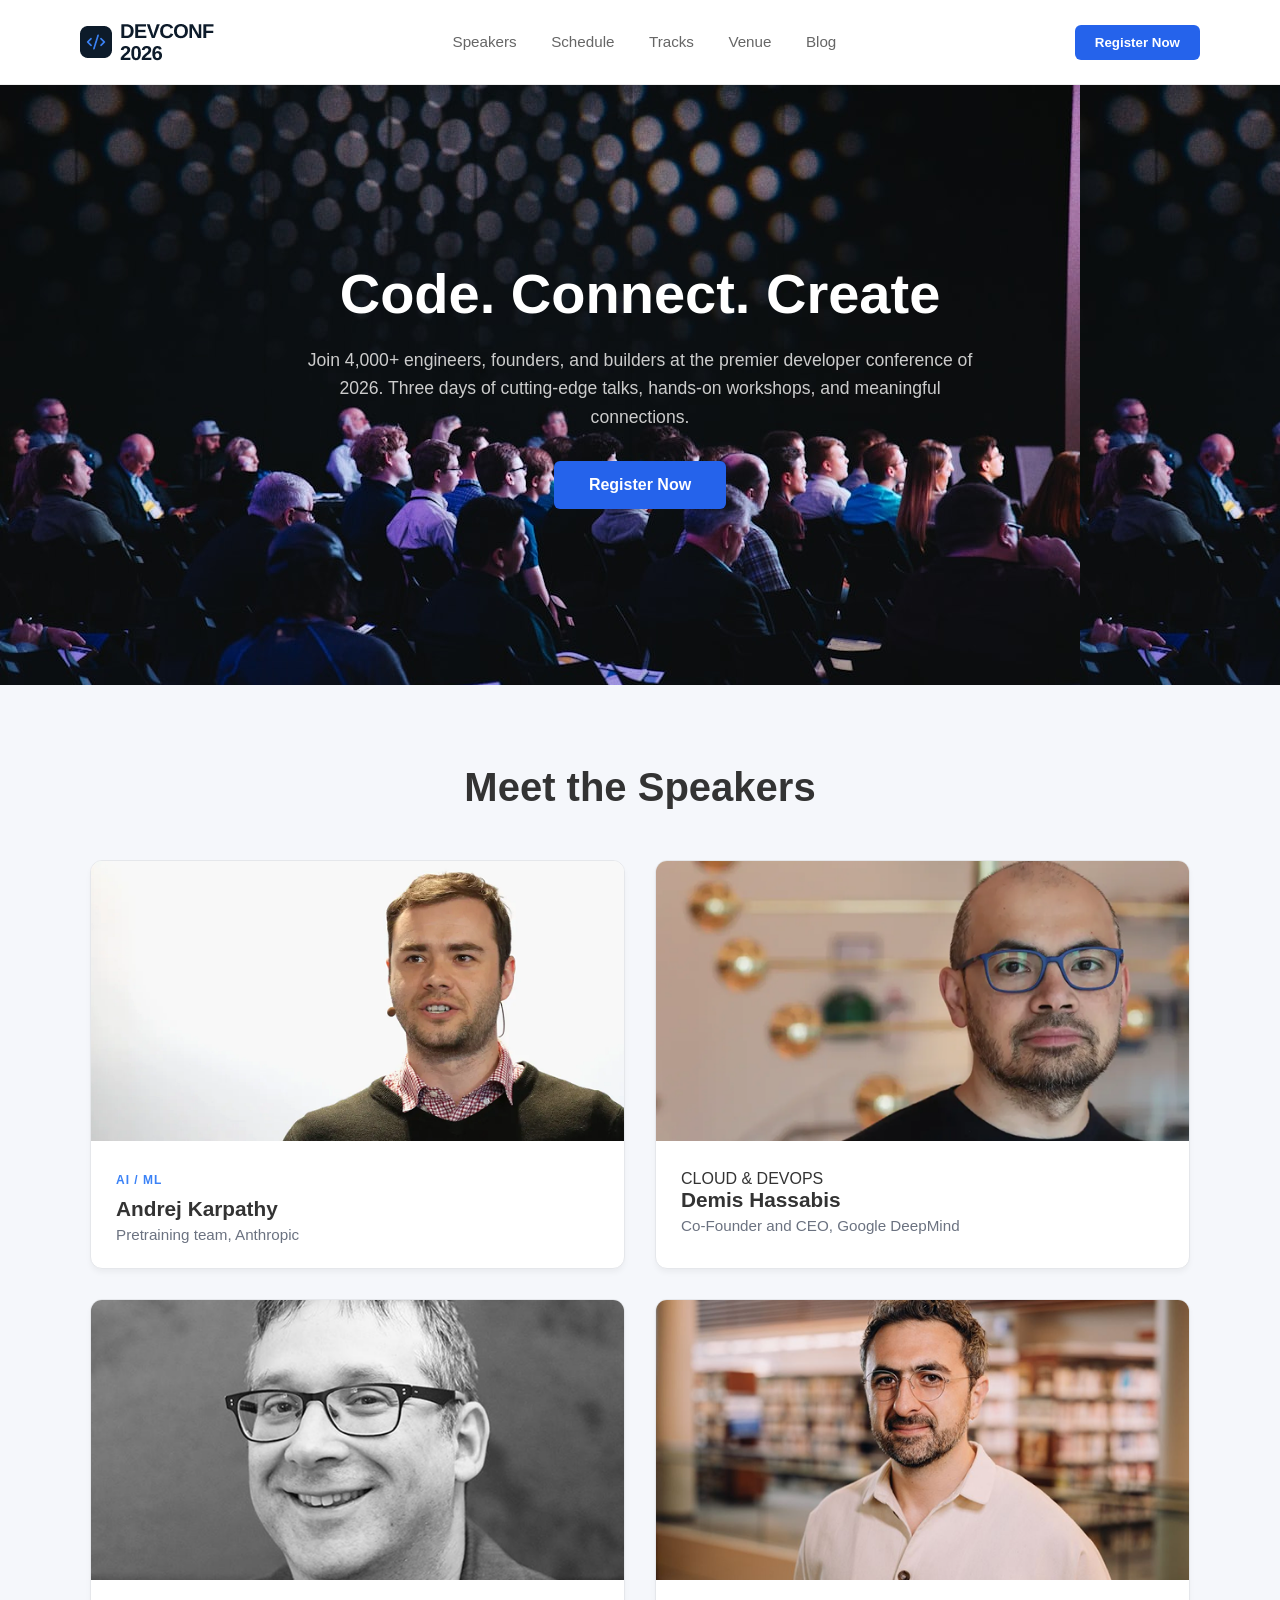
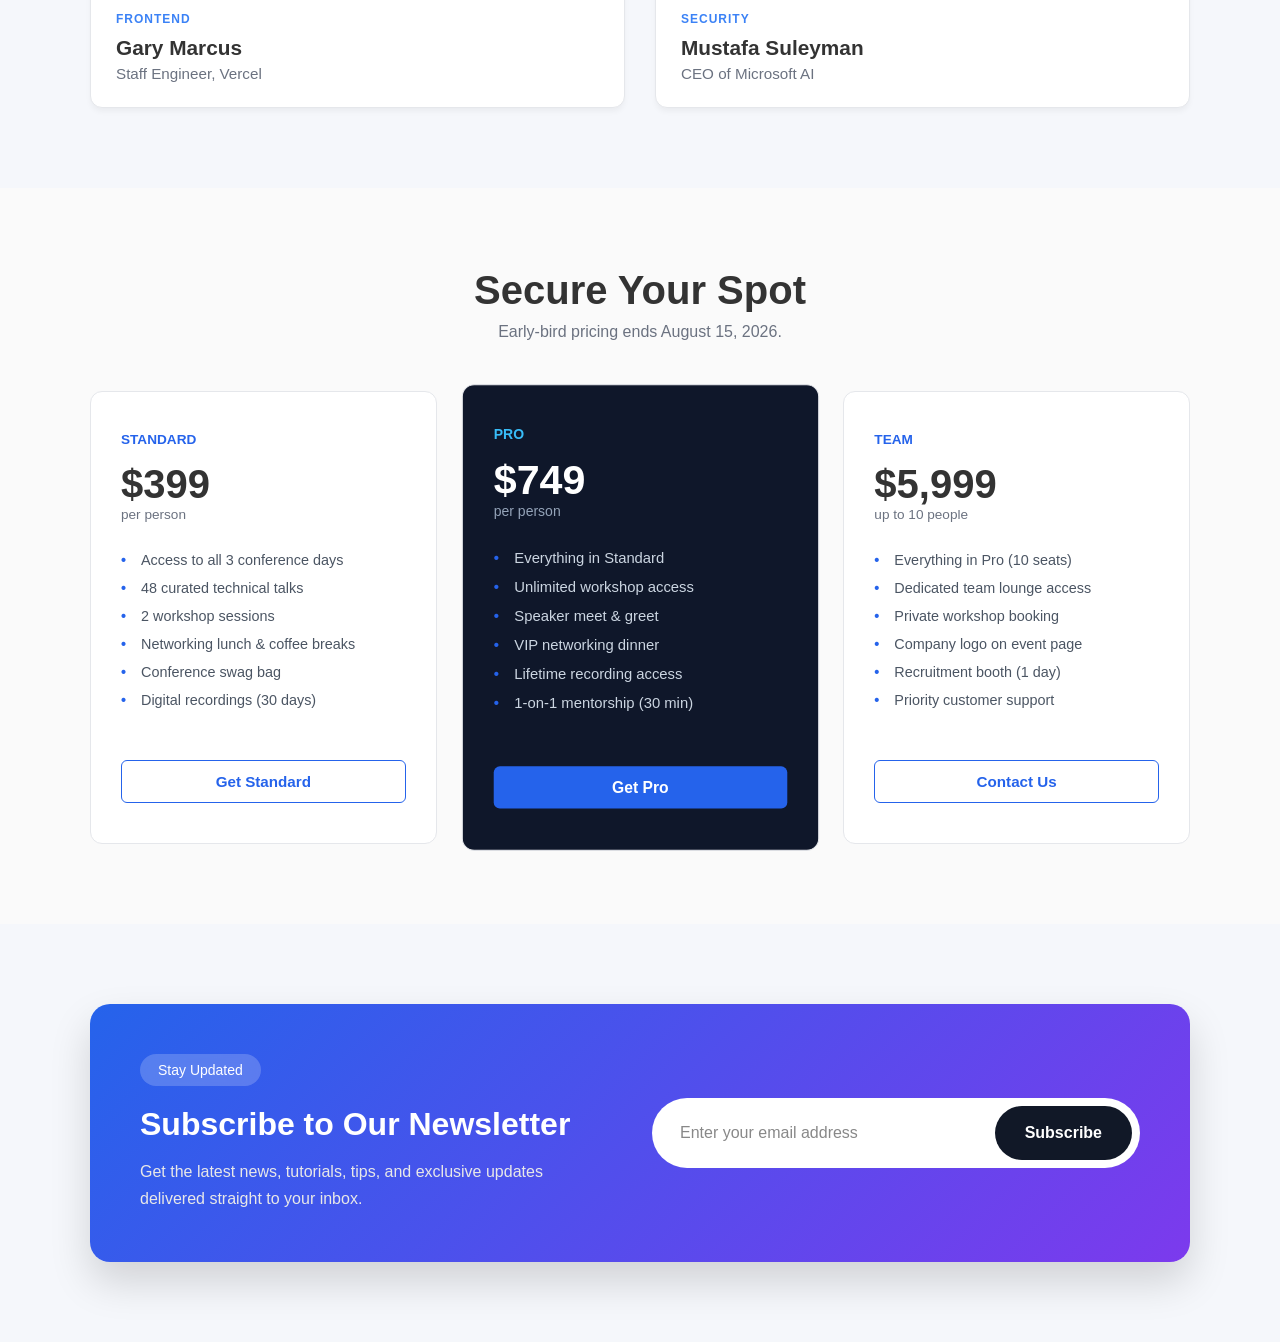
==== index.html @ cf35aaa3 "fast-assintment" ====
<!DOCTYPE html>
<html lang="bn">
<head>
    <meta charset="UTF-8">
    <meta name="viewport" content="width=device-width, initial-scale=1.0">
    <title>Devoloper confarance 2026</title>
    <link rel="stylesheet" href="style.css">
</head>
<body>
    <header class="header">
        <div class="logo">
            <img src="./assets/logo.png" alt="">
        </div>
        <nav class="navbar">
            <a href="#">Speakers</a>
            <a href="#">Schedule</a>
            <a href="#">Tracks</a>
            <a href="#">Venue</a>
            <a href="#">Blog</a>
        </nav>
        <button class="button-register">Register Now</button>
    </header>

    <main>
        <section class="hero-section">
            <div class="hero-content">
                <h1>Code. Connect. Create</h1>
                <p>Join 4,000+ engineers, founders, and builders at the premier developer conference of 2026. Three days of cutting-edge talks, hands-on workshops, and meaningful connections.</p>
                <button class="button-hero-register">Register Now</button>
            </div>
        </section>
        <section class="speakers-section">
            <h2>Meet the Speakers</h2>
            <div class="speakers-grid">
                <div class="speaker-card">
                    <img src="./assets/andrej.png" alt="">
                    <div class="card-info">
                        <span class="track ai">AI / ML</span>
                        <h3>Andrej Karpathy</h3>
                        <p>Pretraining team, Anthropic</p>
                    </div>
                </div>
                <div class="speaker-card">
                    <img src="./assets/demis.png" alt="">
                    <div class="card-info">
                        <span class="track.devops">CLOUD & DEVOPS</span>
                        <h3>Demis Hassabis</h3>
                        <p>Co-Founder and CEO, Google DeepMind</p>
                    </div>
                </div>
                <div class="speaker-card">
                    <img src="./assets/gary.png" alt="">
                    <div class="card-info">
                        <span class="track frontend">FRONTEND</span>
                        <h3>Gary Marcus</h3>
                        <p>Staff Engineer, Vercel</p>
                    </div>
                </div>
                <div class="speaker-card">
                    <img src="./assets/mustafa.png" alt="">
                    <div class="card-info">
                        <span class="track security">SECURITY</span>
                        <h3>Mustafa Suleyman</h3>
                        <p>CEO of Microsoft AI</p>
                    </div>
                </div>
            </div>
        </section>
        <section class="pricing-section">
            <h2>Secure Your Spot</h2>
            <p class="sub-title">Early-bird pricing ends August 15, 2026.</p>
            
            <div class="pricing-grid">
                <div class="pricing-card">
                    <span class="plan-name">STANDARD</span>
                    <div class="price">$399</div>
                    <span class="per-person">per person</span>
                    <ul>
                        <li>Access to all 3 conference days</li>
                        <li>48 curated technical talks</li>
                        <li>2 workshop sessions</li>
                        <li>Networking lunch & coffee breaks</li>
                        <li>Conference swag bag</li>
                        <li>Digital recordings (30 days)</li>
                    </ul>
                    <button class="btn-plan outline">Get Standard</button>
                </div>
                <div class="pricing-card featured">
                    <span class="plan-name">PRO</span>
                    <div class="price">$749</div>
                    <span class="per-person">per person</span>
                    <ul>
                        <li>Everything in Standard</li>
                        <li>Unlimited workshop access</li>
                        <li>Speaker meet & greet</li>
                        <li>VIP networking dinner</li>
                        <li>Lifetime recording access</li>
                        <li>1-on-1 mentorship (30 min)</li>
                    </ul>
                    <button class="btn-plan solid">Get Pro</button>
                </div>

            
                <div class="pricing-card">
                    <span class="plan-name">TEAM</span>
                    <div class="price">$5,999</div>
                    <span class="per-person">up to 10 people</span>
                    <ul>
                        <li>Everything in Pro (10 seats)</li>
                        <li>Dedicated team lounge access</li>
                        <li>Private workshop booking</li>
                        <li>Company logo on event page</li>
                        <li>Recruitment booth (1 day)</li>
                        <li>Priority customer support</li>
                    </ul>
                    <button class="btn-plan outline">Contact Us</button>
                </div>
            </div>
        </section>

        <section class="newsletter">
    <div class="newsletter-container">

        <div class="newsletter-content">
            <span class="newsletter-tag">Stay Updated</span>

            <h2>Subscribe to Our Newsletter</h2>

            <p>
                Get the latest news, tutorials, tips, and exclusive updates
                delivered straight to your inbox.
            </p>
        </div>

        <form class="newsletter-form">
            <input
                type="email"
                placeholder="Enter your email address"
                required
            />

            <button type="submit">
                Subscribe
            </button>
        </form>

    </div>
</section>

<footer>
    
</footer>
</body>
</html>
---- style.css ----
*{
    margin: 0;
    padding: 0;
    box-sizing: border-box;
    font-family: 
}

body {
    background-color: #ffffff;
    color: #333;
}


.header {
    display: flex;
    justify-content: space-between;
    align-items: center;
    padding: 20px 80px;
    background-color: #ffffff;
    border-bottom: 1px solid #f0f0f0;
}

.logo {
    font-weight: bold;
    font-size: 1.2rem;
    display: flex;
    align-items: center;
    gap: 5px;
}

.logo span {
    color: #2563eb;
}

.navbar a {
    text-decoration: none;
    color: #666;
    margin: 0 15px;
    font-size: 0.95rem;
    transition: color 0.3s;
}

.navbar a:hover{
    color: #2563eb;
}

.button-register {
    background-color: #2563eb;
    color: white;
    border: none;
    padding: 10px 20px;
    border-radius: 6px;
    cursor: pointer;
    font-weight: 600;
}


.hero-section {
    background-image: url(./assets/banner.jpg);
    height: 600px;
    display: flex;
    align-items: center;
    justify-content: center;
    text-align: center;
    color: white;
    padding: 0 20px;
}

.hero-content h1 {
    font-size: 3.5rem;
    margin-bottom: 20px;
    font-weight: 800;
}

.hero-content h1 em {
    font-style: italic;
    font-weight: 400;
}

.hero-content p {
    max-width: 700px;
    margin: 0 auto 30px auto;
    font-size: 1.1rem;
    line-height: 1.6;
    color: #cccccc;
}

.button-hero-register {
    background-color: #2563eb;
    color: white;
    border: none;
    padding: 15px 35px;
    font-size: 1rem;
    border-radius: 6px;
    cursor: pointer;
    font-weight: bold;
}


.speakers-section {
    padding: 80px 80px;
    text-align: center;
}

.speakers-section h2 {
    font-size: 2.5rem;
    margin-bottom: 50px;
}

.speakers-grid {
    display: grid;
    grid-template-columns: repeat(2, 1fr);
    gap: 30px;
    max-width: 1100px;
    margin: 0 auto;
}

.speaker-card {
    background: #ffffff;
    border: 1px solid #e5e7eb;
    border-radius: 12px;
    overflow: hidden;
    text-align: left;
    box-shadow: 0 4px 6px -1px rgba(0, 0, 0, 0.05);
}

.speaker-card img {
    width: 100%;
    height: 280px;
    object-fit: cover;
}

.card-info {
    padding: 25px;
}

.track {
    font-size: 0.75rem;
    font-weight: bold;
    letter-spacing: 1px;
    display: inline-block;
    margin-bottom: 10px;
}

.track.ai { color: #3b82f6; }
.track.devops { color:  #3b82f6:}
.track.frontend { color:#3b82f6; }
.track.security { color: #3b82f6; }

.card-info h3 {
    font-size: 1.3rem;
    margin-bottom: 5px;
}

.card-info p {
    color: #6b7280;
    font-size: 0.95rem;
}



.pricing-section {
    padding: 80px 80px;
    background-color: #fafafa;
    text-align: center;
}

.pricing-section h2 {
    font-size: 2.5rem;
    margin-bottom: 10px;
}

.sub-title {
    color: #6b7280;
    margin-bottom: 50px;
}

.pricing-grid {
    display: grid;
    grid-template-columns: repeat(3, 1fr);
    gap: 30px;
    max-width: 1100px;
    margin: 0 auto;
}

.pricing-card {
    background: #ffffff;
    border: 1px solid #e5e7eb;
    border-radius: 12px;
    padding: 40px 30px;
    text-align: left;
    display: flex;
    flex-direction: column;
}

.pricing-card.featured {
    background-color: #0f172a;
    color: white;
    transform: scale(1.03);
}

.plan-name {
    font-size: 0.85rem;
    font-weight: bold;
    color: #2563eb;
    margin-bottom: 15px;
}

.pricing-card.featured .plan-name {
    color: #38bdf8;
}

.price {
    font-size: 2.5rem;
    font-weight: bold;
}

.per-person {
    font-size: 0.85rem;
    color: #6b7280;
    margin-bottom: 30px;
}

.pricing-card.featured .per-person {
    color: #94a3b8;
}

.pricing-card ul {
    list-style: none;
    margin-bottom: 40px;
    flex-grow: 1;
}

.pricing-card ul li {
    margin-bottom: 12px;
    font-size: 0.9rem;
    color: #4b5563;
    position: relative;
    padding-left: 20px;
}

.pricing-card.featured ul li {
    color: #cbd5e1;
}

.pricing-card ul li::before {
    content: "•";
    color: #2563eb;
    font-weight: bold;
    position: absolute;
    left: 0;
}

.btn-plan {
    width: 100%;
    padding: 12px;
    border-radius: 6px;
    font-weight: bold;
    cursor: pointer;
    font-size: 0.95rem;
}

.btn-plan.outline {
    background: transparent;
    border: 1px solid #2563eb;
    color: #2563eb;
}

.btn-plan.solid {
    background: #2563eb;
    border: none;
    color: white;
}


/* Google Font */
@import url('https://fonts.googleapis.com/css2?family=Poppins:wght@300;400;500;600;700&display=swap');

*{
    margin:0;
    padding:0;
    box-sizing:border-box;
}

body{
    font-family:'Poppins',sans-serif;
    background:#f5f7fb;
}

/* Newsletter Section */

.newsletter{
    padding:80px 20px;
}

.newsletter-container{
    max-width:1100px;
    margin:auto;
    background:linear-gradient(135deg,#2563eb,#7c3aed);
    color:#fff;
    border-radius:20px;
    padding:50px;
    display:flex;
    justify-content:space-between;
    align-items:center;
    gap:40px;
    flex-wrap:wrap;
    box-shadow:0 20px 40px rgba(0,0,0,.15);
}

.newsletter-content{
    flex:1;
    min-width:280px;
}

.newsletter-tag{
    display:inline-block;
    background:rgba(255,255,255,.2);
    padding:8px 18px;
    border-radius:30px;
    font-size:14px;
    margin-bottom:20px;
    backdrop-filter:blur(8px);
}

.newsletter-content h2{
    font-size:2rem;
    margin-bottom:15px;
    font-weight:700;
}

.newsletter-content p{
    color:#e8e8e8;
    line-height:1.7;
    max-width:500px;
}

.newsletter-form{
    flex:1;
    min-width:320px;
    display:flex;
    background:#fff;
    padding:8px;
    border-radius:60px;
    gap:10px;
}

.newsletter-form input{
    flex:1;
    border:none;
    outline:none;
    padding:18px 20px;
    font-size:16px;
    border-radius:50px;
}

.newsletter-form button{
    border:none;
    background:#111827;
    color:#fff;
    padding:18px 30px;
    border-radius:50px;
    cursor:pointer;
    font-size:16px;
    font-weight:600;
    transition:.3s;
}

.newsletter-form button:hover{
    background:#000;
    transform:translateY(-2px);
}

.newsletter-form input::placeholder{
    color:#888;
}

/* Responsive */

@media(max-width:768px){

    .newsletter-container{
        padding:40px 25px;
        text-align:center;
    }

    .newsletter-content p{
        margin:auto;
    }

    .newsletter-form{
        flex-direction:column;
        background:transparent;
        padding:0;
    }

    .newsletter-form input{
        width:100%;
        border-radius:12px;
    }

    .newsletter-form button{
        width:100%;
        border-radius:12px;
    }
}
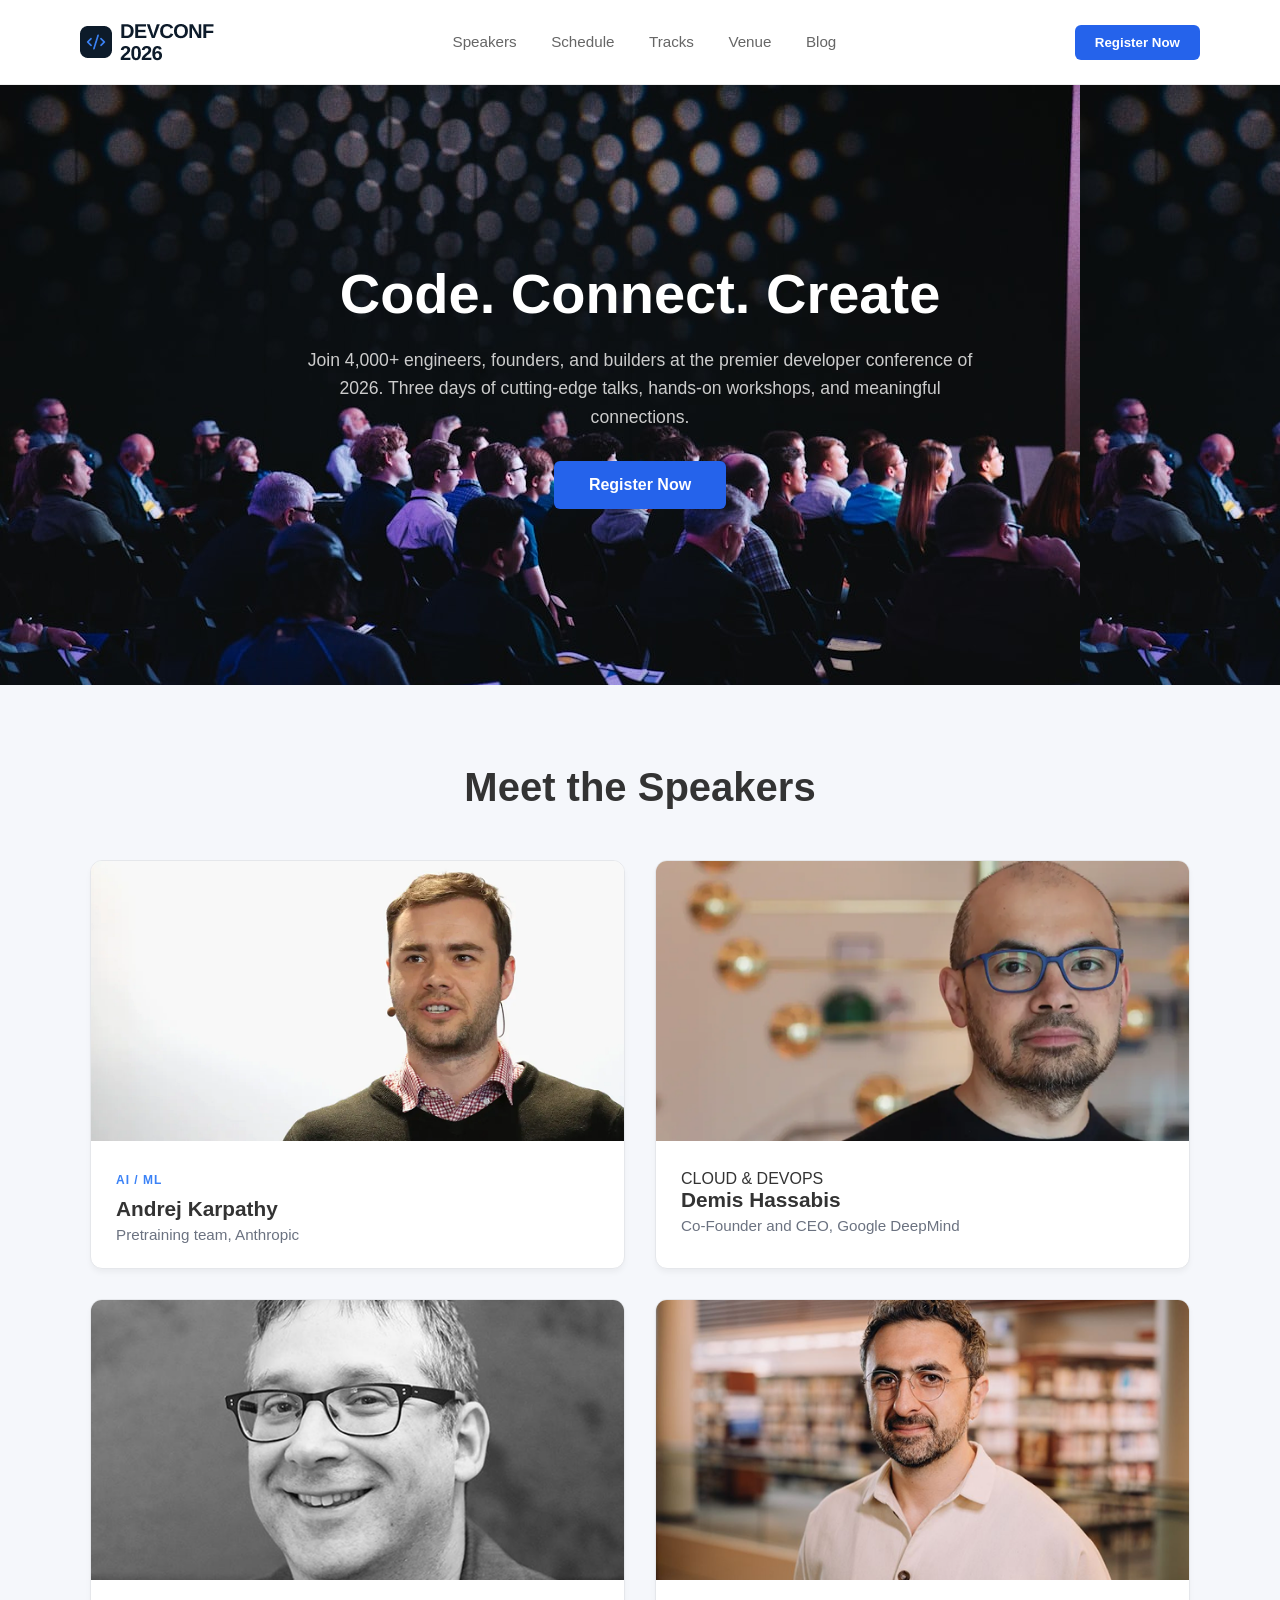
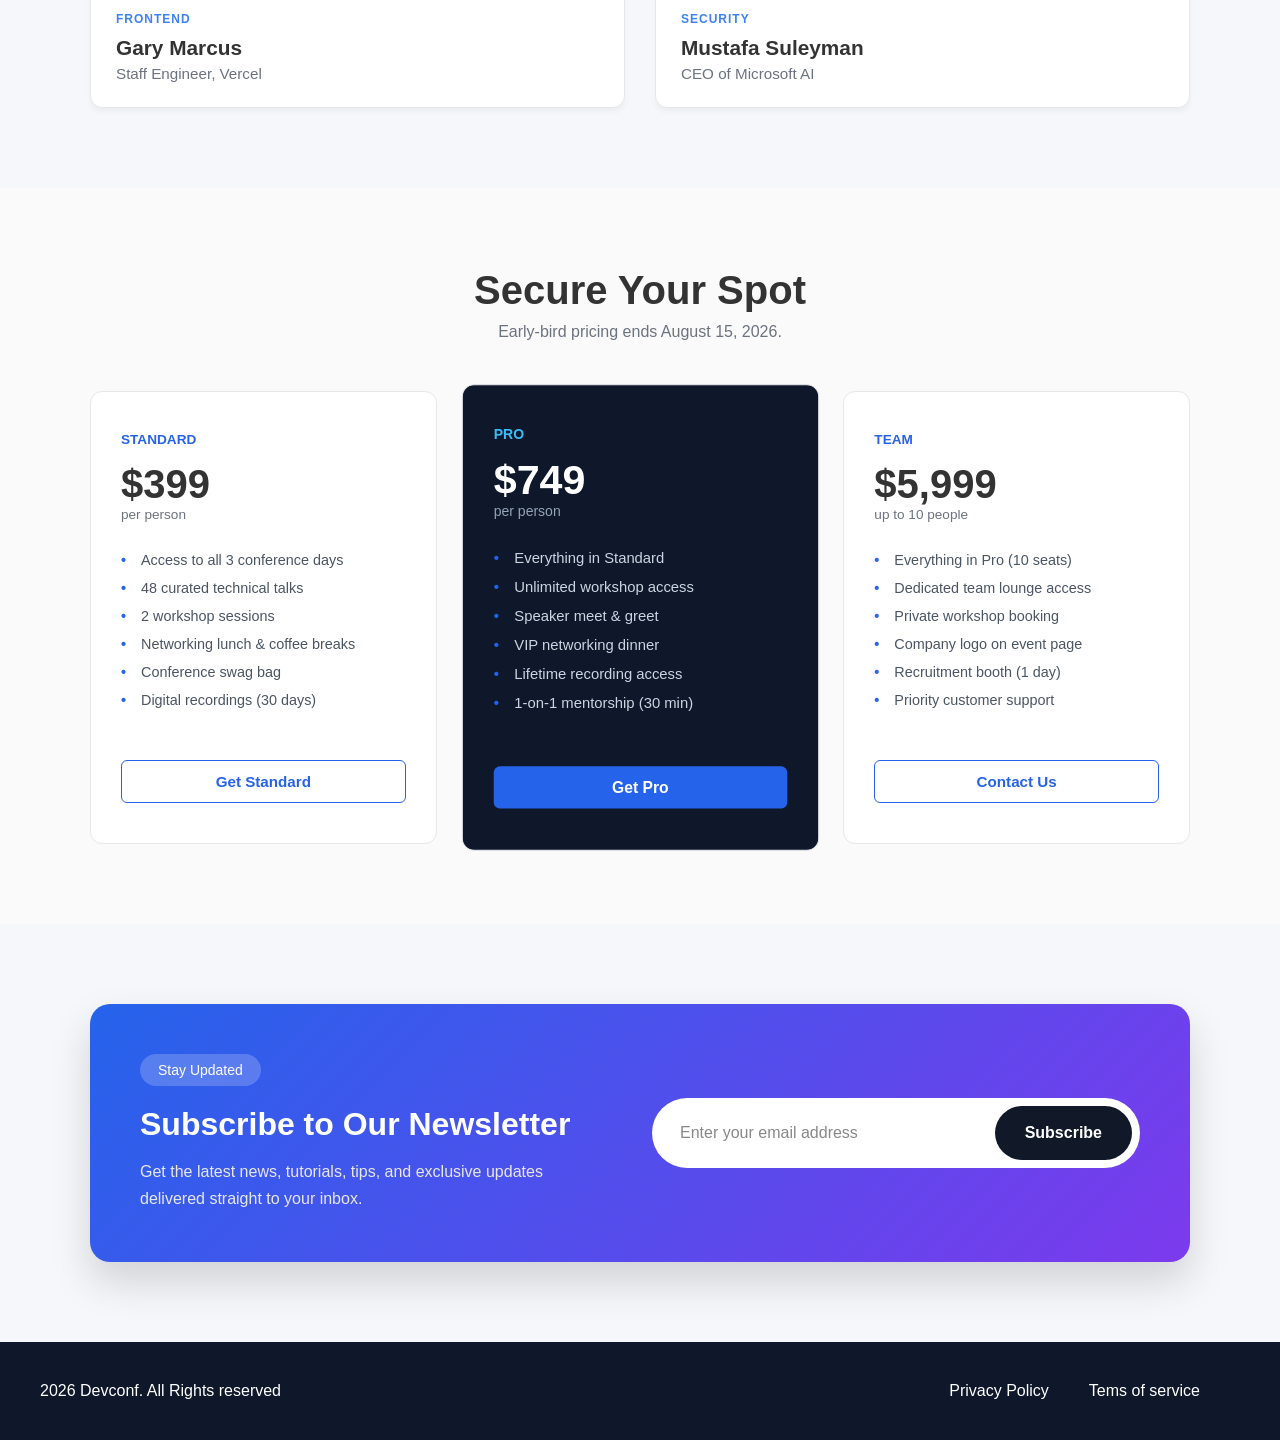
==== commit 2ecf0de5: "again" ====
--- a/index.html
+++ b/index.html
@@ -148,7 +148,15 @@
 </section>
 
 <footer>
-    
+    <div>
+        <p>2026 Devconf. All Rights reserved</p>
+    </div>
+    <div>
+        <ul>
+            <li>Privacy Policy</li>
+            <li>Tems of service</li>
+        </ul>
+    </div>
 </footer>
 </body>
 </html>
--- a/style.css
+++ b/style.css
@@ -404,4 +404,25 @@
         width:100%;
         border-radius:12px;
     }
+}
+
+
+footer{
+    display: flex;
+    background-color: #0f172a;
+    justify-content: space-between;
+    align-items: center;
+    padding: 40px;
+}
+footer div p{
+    color: white;
+}
+footer div ul li{
+    color: white;
+    list-style: none;
+    margin: 0px 20px;
+}
+footer div ul{
+    display: flex;
+    margin-right: 20px;
 }
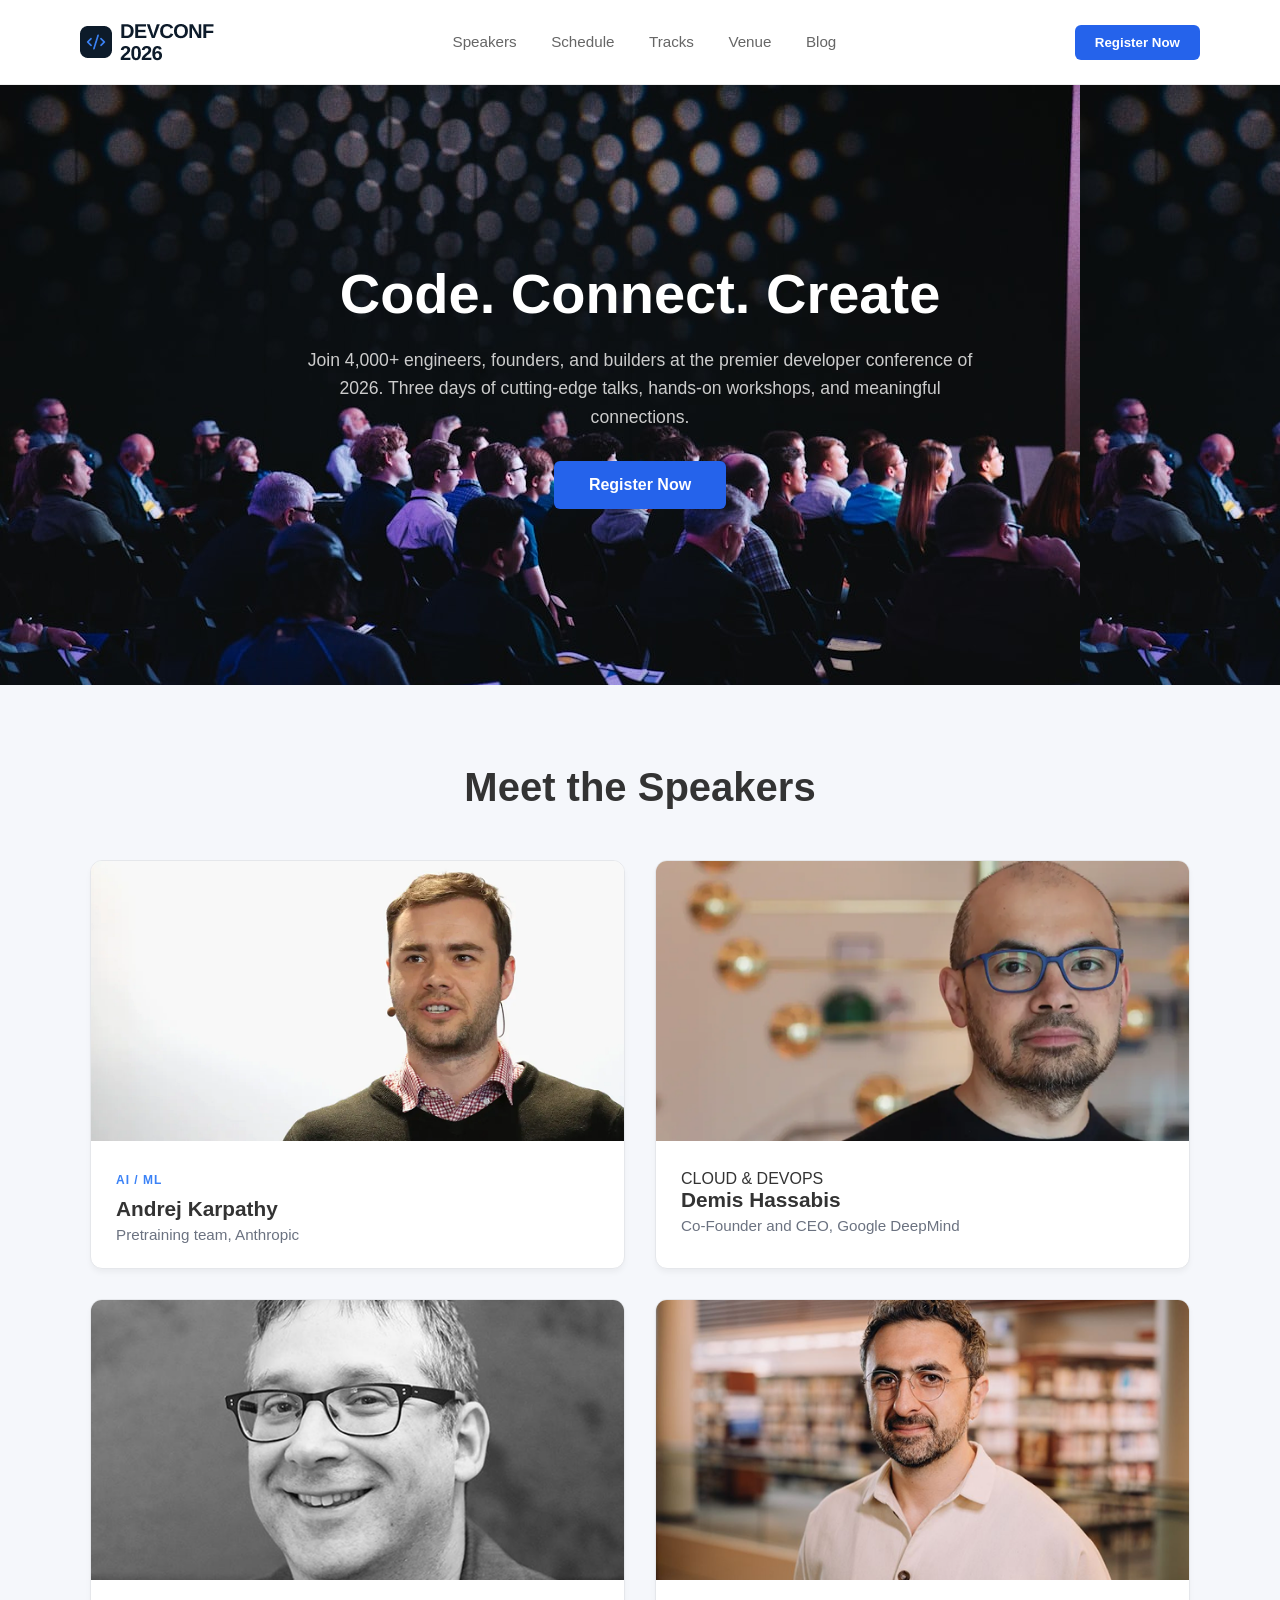
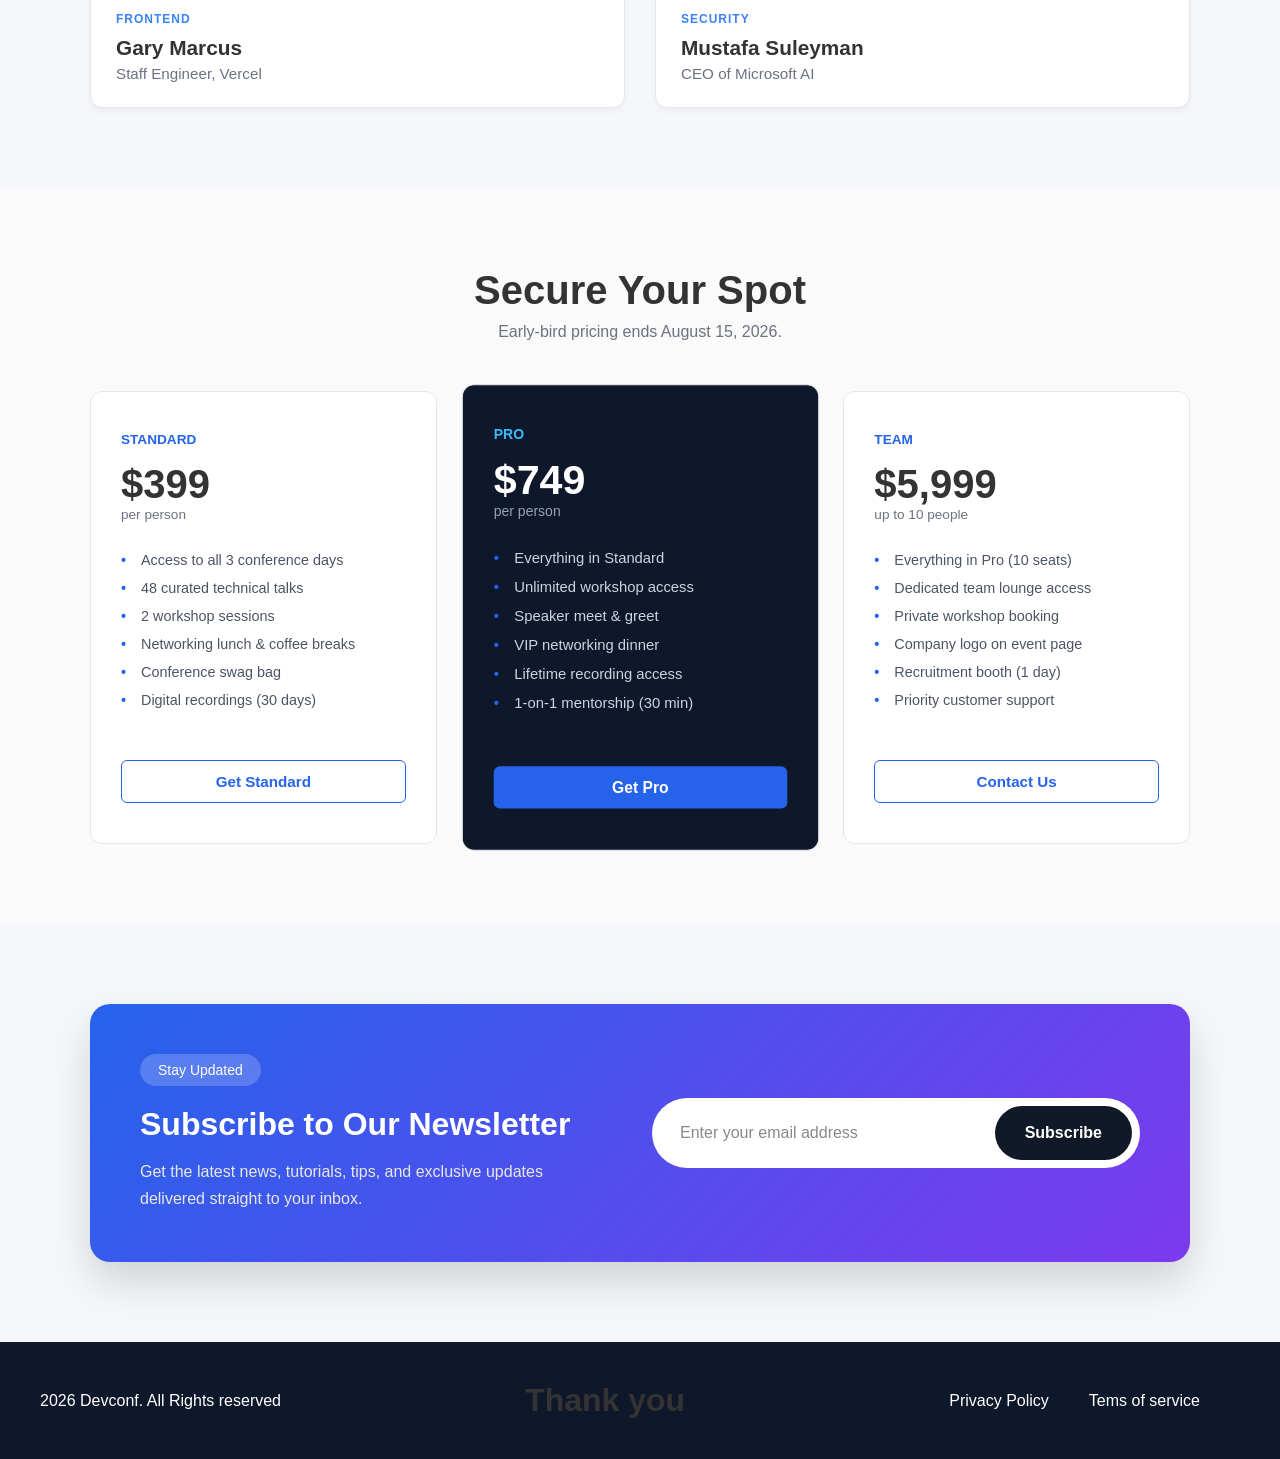
==== commit 4e87ba9a: "four" ====
--- a/index.html
+++ b/index.html
@@ -4,7 +4,7 @@
     <meta charset="UTF-8">
     <meta name="viewport" content="width=device-width, initial-scale=1.0">
     <title>Devoloper confarance 2026</title>
-    <link rel="stylesheet" href="style.css">
+    <link rel="stylesheet" href="./style.css">
 </head>
 <body>
     <header class="header">
@@ -136,8 +136,7 @@
             <input
                 type="email"
                 placeholder="Enter your email address"
-                required
-            />
+                required />
 
             <button type="submit">
                 Subscribe
@@ -151,6 +150,7 @@
     <div>
         <p>2026 Devconf. All Rights reserved</p>
     </div>
+    <div><h1>Thank you</h1></div>
     <div>
         <ul>
             <li>Privacy Policy</li>
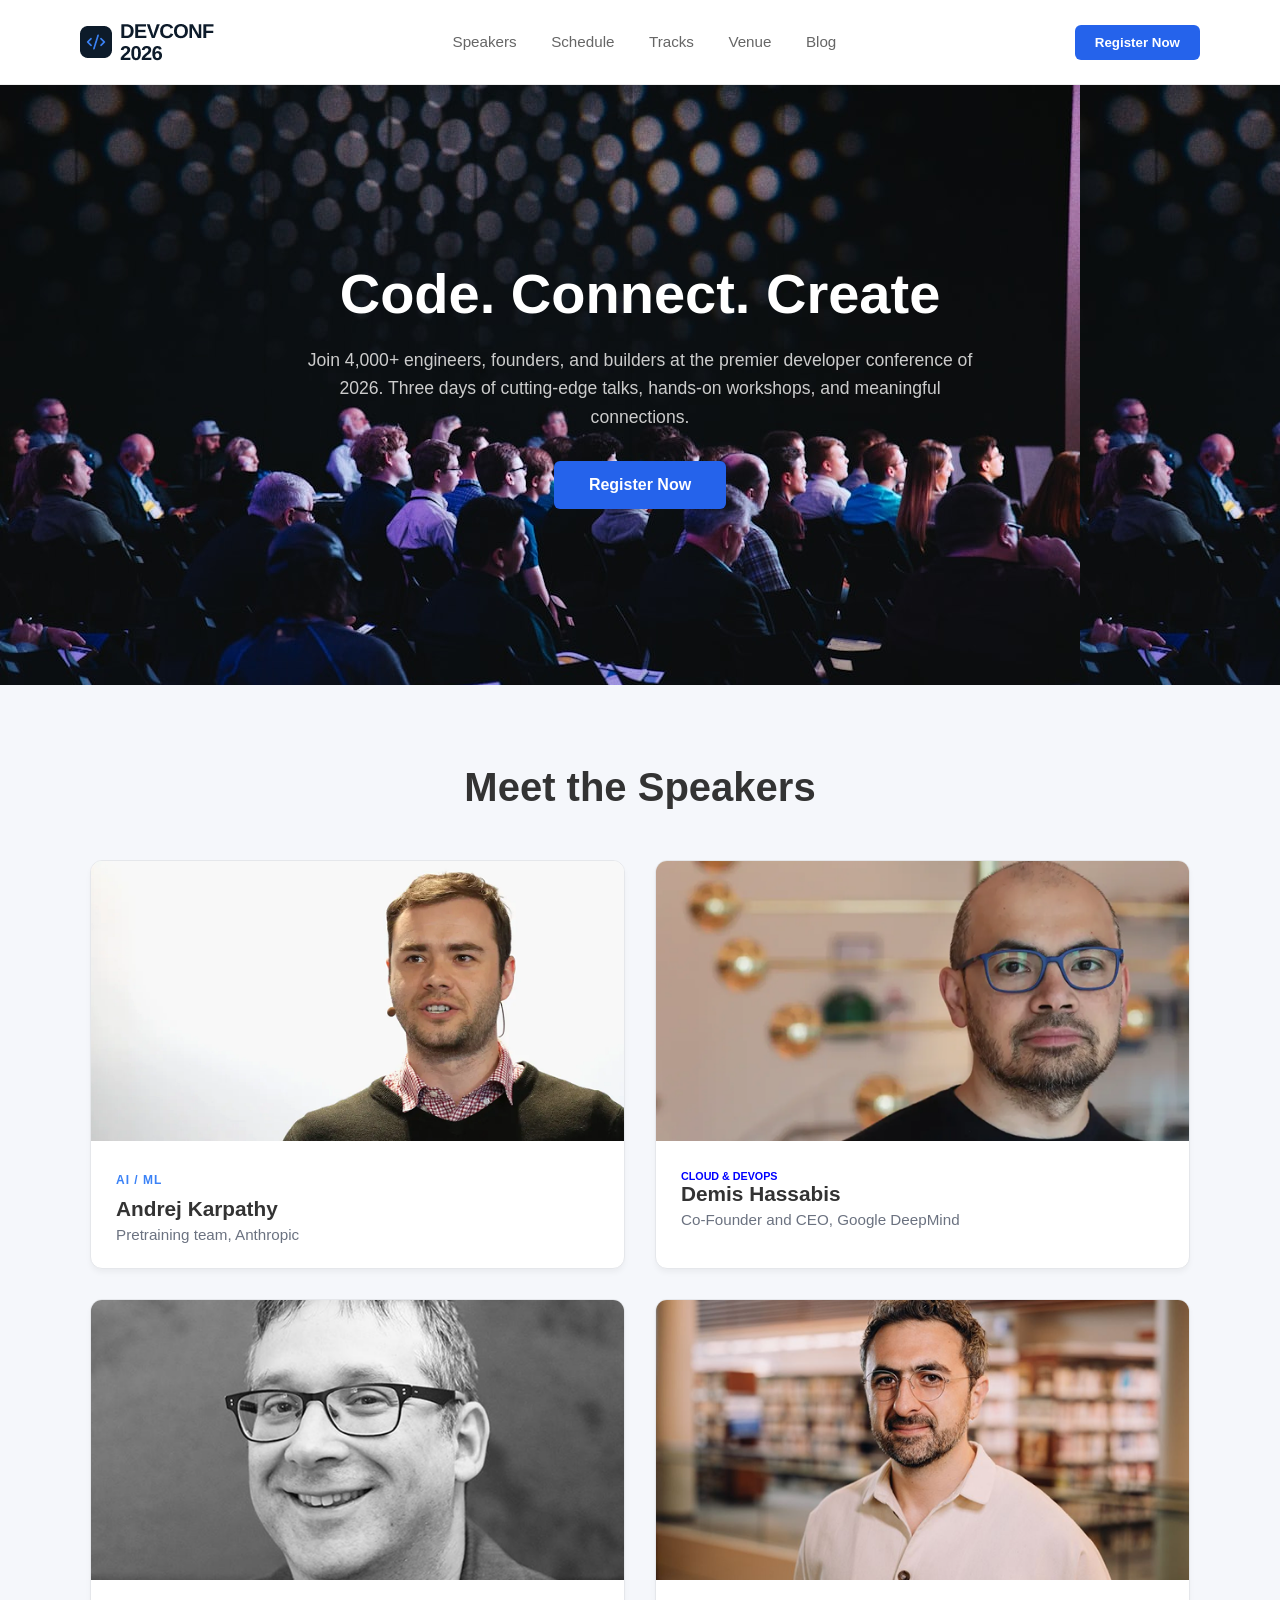
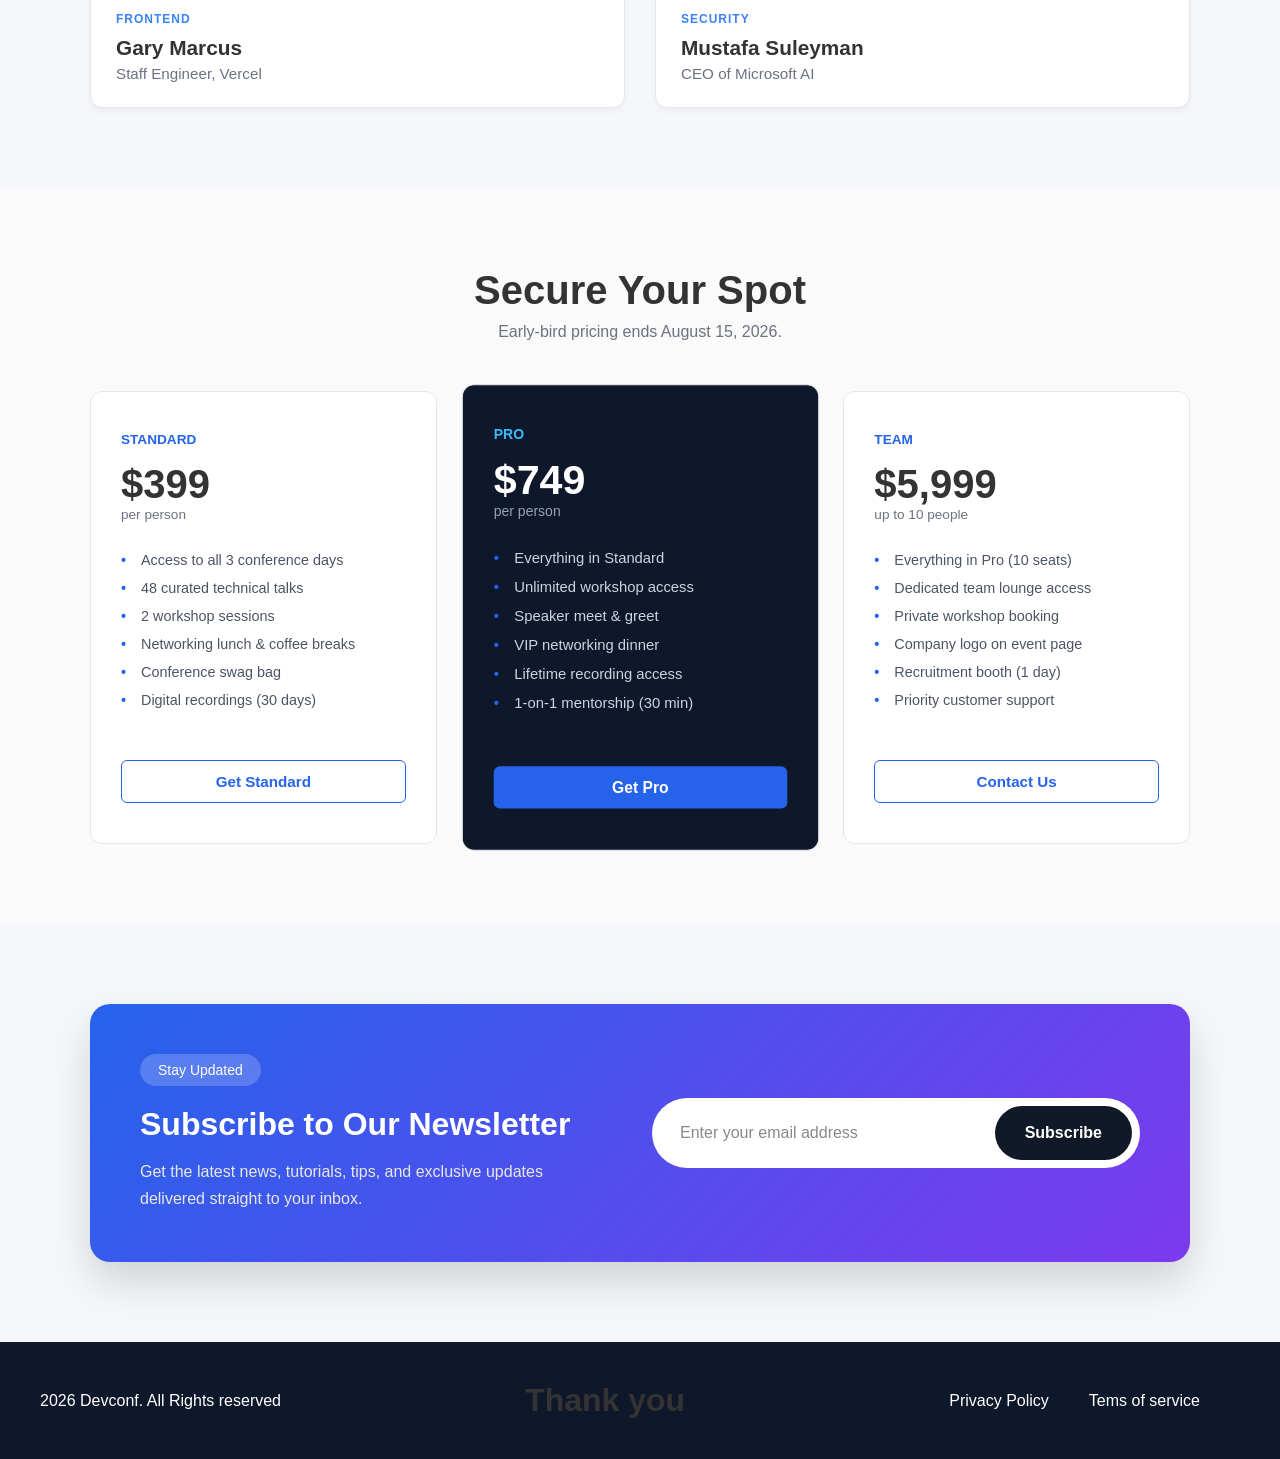
==== commit fdf19a0e: "retype" ====
--- a/index.html
+++ b/index.html
@@ -43,7 +43,7 @@
                 <div class="speaker-card">
                     <img src="./assets/demis.png" alt="">
                     <div class="card-info">
-                        <span class="track.devops">CLOUD & DEVOPS</span>
+                        <h6 style="color: blue;">CLOUD & DEVOPS </h6>
                         <h3>Demis Hassabis</h3>
                         <p>Co-Founder and CEO, Google DeepMind</p>
                     </div>
@@ -150,7 +150,9 @@
     <div>
         <p>2026 Devconf. All Rights reserved</p>
     </div>
-    <div><h1>Thank you</h1></div>
+    <div>
+        <h1>Thank you</h1>
+    </div>
     <div>
         <ul>
             <li>Privacy Policy</li>
